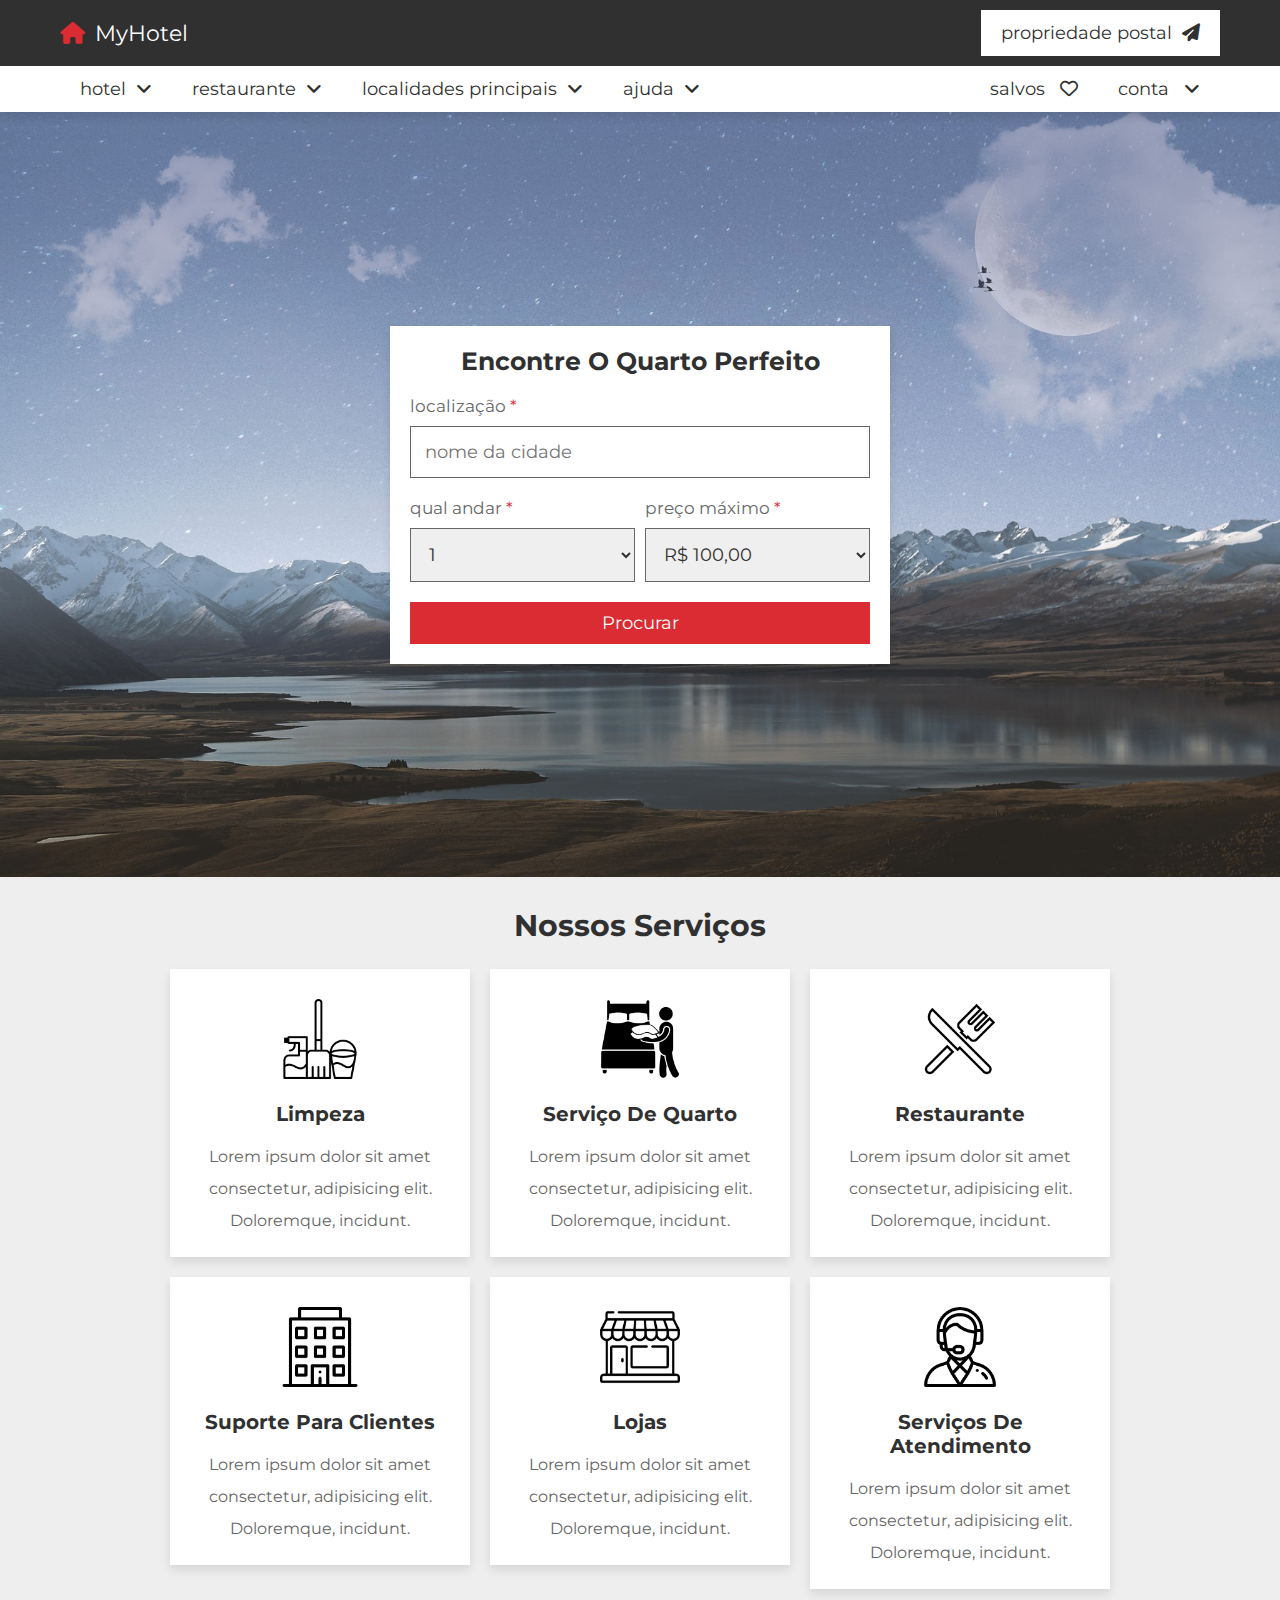
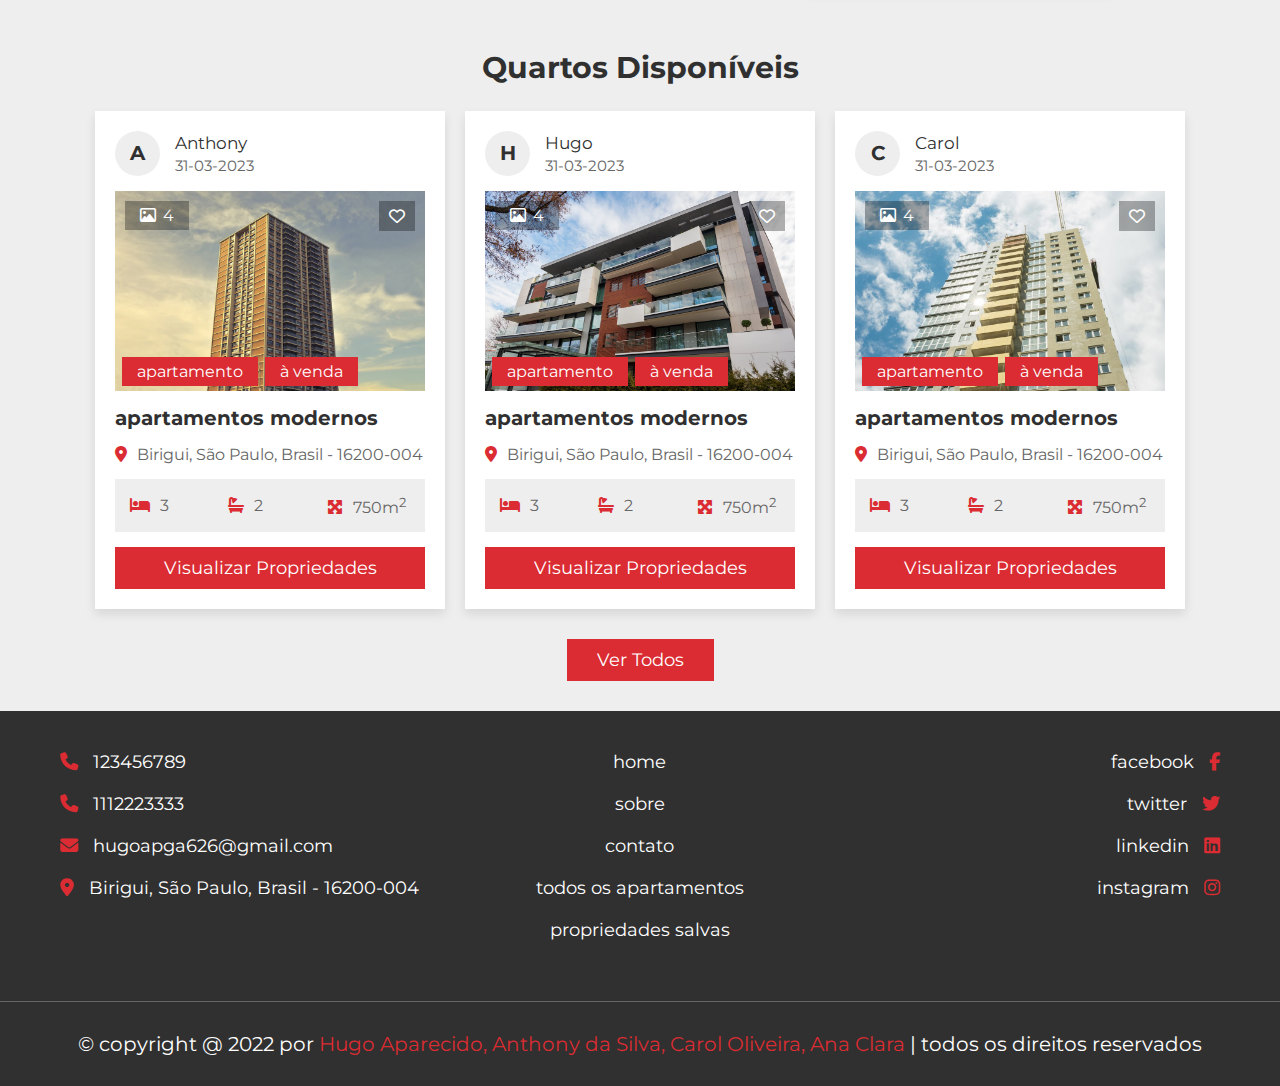
==== index.html @ 215bb2e0 "31/03/2023" ====
<!DOCTYPE html>
<html lang="pt-br">

<head>
   <meta charset="UTF-8">
   <meta http-equiv="X-UA-Compatible" content="IE=edge">
   <meta name="viewport" content="width=device-width, initial-scale=1.0">
   <title>Home</title>
   <!-- link font awesome cdn -->
   <link rel="stylesheet" href="https://cdnjs.cloudflare.com/ajax/libs/font-awesome/6.2.0/css/all.min.css">
   <!-- link do arquivo css -->
   <link rel="stylesheet" href="css/style.css">
</head>

<body>
   <!-- cabeçalho começa -->
   <header class="header">
      <nav class="navbar nav-1">
         <section class="flex">
            <a href="index.html" target="_self" rel="next" class="logo"><i class="fas fa-house"></i>MyHotel</a>
            <ul>
               <li><a href="#" target="_self" rel="next">propriedade postal<i class="fas fa-paper-plane"></i></a></li>
            </ul>
         </section>
      </nav>
      <nav class="navbar nav-2">
         <section class="flex">
            <div id="menu-btn" class="fas fa-bars"></div>
            <div class="menu">
               <ul>
                  <li><a href="#" target="_self" rel="next">hotel<i class="fas fa-angle-down"></i></a>
                     <ul>
                        <li><a href="#" target="_self" rel="next">bem avaliados</a></li>
                        <li><a href="#" target="_self" rel="next">perto de eventos</a></li>
                        <li><a href="#" target="_self" rel="next">com restaurante</a></li>
                     </ul>
                  </li>
                  <li><a href="#" target="_self" rel="next">restaurante<i class="fas fa-angle-down"></i></a>
                     <ul>
                        <li><a href="#" target="_self" rel="next">cardápio</a></li>
                        <li><a href="#" target="_self" rel="next">bar</a></li>
                        <li><a href="#" target="_self" rel="next">eventos</a></li>
                     </ul>
                  </li>
                  <li><a href="#" target="_self" rel="next">localidades principais<i class="fas fa-angle-down"></i></a>
                     <ul>
                        <li><a href="#" target="_self" rel="next">praia</a></li>
                        <li><a href="#" target="_self" rel="next">colinas</a></li>
                        <li><a href="#" target="_self" rel="next">perto de parques</a></li>
                     </ul>
                  </li>
                  <li><a href="#" target="_self" rel="next">ajuda<i class="fas fa-angle-down"></i></a>
                     <ul>
                        <li><a href="pages/sobre.html" target="_self" rel="next">sobre nós</a></i></li>
                        <li><a href="pages/contato.html" target="_self" rel="next">contate-nos</a></i></li>
                        <li><a href="pages/contato.html#faq" target="_self" rel="next">perguntas frequentes</a></i></li>
                     </ul>
                  </li>
               </ul>
            </div>
            <ul>
               <li><a href="#" target="_self" rel="next">salvos <i class="far fa-heart"></i></a></li>
               <li><a href="#" target="_self" rel="next">conta <i class="fas fa-angle-down"></i></a>
                  <ul>
                     <li><a href="pages/login.html" target="_self" rel="next">entrar</a></li>
                     <li><a href="pages/registro.html" target="_self" rel="next">registrar</a></li>
                  </ul>
               </li>
            </ul>
         </section>
      </nav>
   </header>
   <!-- cabeçalho termina -->
   <!-- seção home começa -->
   <div class="home">
      <section class="center">
         <form action="pages/pesquisa.html" method="post">
            <h3>encontre o quarto perfeito</h3>
            <div class="box">
               <p>localização <span>*</span></p>
               <input type="text" name="location" required maxlength="50" placeholder="nome da cidade" class="input">
            </div>
            <div class="flex">
               <div class="box">
                  <p>qual andar <span>*</span></p>
                  <select name="andar" class="input" required>
                     <option value="1">1</option>
                     <option value="2">2</option>
                     <option value="3">3</option>
                     <option value="4">4</option>
                     <option value="5">5</option>
                     <option value="6">6</option>
                     <option value="7">7</option>
                     <option value="8">8</option>
                     <option value="9">9</option>
                  </select>
               </div>
               <div class="box">
                  <p>preço máximo <span>*</span></p>
                  <select name="minimum" class="input" required>
                     <option value="100">R$ 100,00</option>
                     <option value="200">R$ 200,00</option>
                     <option value="300">R$ 300,00</option>
                     <option value="400">R$ 400,00</option>
                     <option value="500">R$ 500,00</option>
                     <option value="600">R$ 600,00</option>
                     <option value="700">R$ 700,00</option>
                     <option value="800">R$ 800,00</option>
                     <option value="900">R$ 900,00</option>
                     <option value="1000">R$ 1000,00</option>
                     <option value="1100">R$ 1100,00</option>
                     <option value="1200">R$ 1200,00</option>
                     <option value="1300">R$ 1300,00</option>
                     <option value="1400">R$ 1400,00</option>
                     <option value="1500">R$ 1500,00</option>
                     <option value="1600">R$ 1600,00</option>
                     <option value="1700">R$ 1700,00</option>
                     <option value="1800">R$ 1800,00</option>
                     <option value="1900">R$ 1900,00</option>
                     <option value="2000">R$ 2000,00</option>
                     <option value="2100">R$ 2100,00</option>
                     <option value="2200">R$ 2200,00</option>
                     <option value="2300">R$ 2300,00</option>
                  </select>
               </div>
            </div>
            <input type="submit" value="procurar" name="search" class="btn">
         </form>
      </section>
   </div>
   <!-- seção home termina -->
   <!-- seção de serviços começa -->
   <section class="services">
      <h1 class="heading">nossos serviços</h1>
      <div class="box-container">
         <div class="box">
            <img src="img/icon-1.png" alt="">
            <h3>limpeza</h3>
            <p>Lorem ipsum dolor sit amet consectetur, adipisicing elit. Doloremque, incidunt.</p>
         </div>
         <div class="box">
            <img src="img/icon-2.png" alt="">
            <h3>serviço de quarto</h3>
            <p>Lorem ipsum dolor sit amet consectetur, adipisicing elit. Doloremque, incidunt.</p>
         </div>
         <div class="box">
            <img src="img/icon-3.png" alt="">
            <h3>restaurante</h3>
            <p>Lorem ipsum dolor sit amet consectetur, adipisicing elit. Doloremque, incidunt.</p>
         </div>
         <div class="box">
            <img src="img/icon-4.png" alt="">
            <h3>suporte para clientes</h3>
            <p>Lorem ipsum dolor sit amet consectetur, adipisicing elit. Doloremque, incidunt.</p>
         </div>
         <div class="box">
            <img src="img/icon-5.png" alt="">
            <h3>lojas</h3>
            <p>Lorem ipsum dolor sit amet consectetur, adipisicing elit. Doloremque, incidunt.</p>
         </div>
         <div class="box">
            <img src="img/icon-6.png" alt="">
            <h3>serviços de atendimento</h3>
            <p>Lorem ipsum dolor sit amet consectetur, adipisicing elit. Doloremque, incidunt.</p>
         </div>
      </div>
   </section>
   <!-- seção serviços termina -->
   <!-- seção apartamentos começa -->
   <section class="listings">
      <h1 class="heading">quartos disponíveis</h1>
      <div class="box-container">
         <div class="box">
            <div class="admin">
               <h3>A</h3>
               <div>
                  <p>Anthony</p>
                  <span>31-03-2023</span>
               </div>
            </div>
            <div class="thumb">
               <p class="total-images"><i class="far fa-image"></i><span>4</span></p>
               <p class="type"><span>apartamento</span><span>à venda</span></p>
               <form action="" method="post" class="save">
                  <button type="submit" name="save" class="far fa-heart"></button>
               </form>
               <img src="img/house-img-4.webp" alt="">
            </div>
            <h3 class="name">apartamentos modernos</h3>
            <p class="location"><i class="fas fa-map-marker-alt"></i><span>Birigui, São Paulo, Brasil - 16200-004</span>
            </p>
            <div class="flex">
               <p><i class="fas fa-bed"></i><span>3</span></p>
               <p><i class="fas fa-bath"></i><span>2</span></p>
               <p><i class="fas fa-maximize"></i><span>750m<sup>2</sup></span></p>
            </div>
            <a href="pages/visualizacao_propriedade.html" target="_self" rel="next" class="btn">visualizar
               propriedades</a>
         </div>
         <div class="box">
            <div class="admin">
               <h3>H</h3>
               <div>
                  <p>Hugo</p>
                  <span>31-03-2023</span>
               </div>
            </div>
            <div class="thumb">
               <p class="total-images"><i class="far fa-image"></i><span>4</span></p>
               <p class="type"><span>apartamento</span><span>à venda</span></p>
               <form action="" method="post" class="save">
                  <button type="submit" name="save" class="far fa-heart"></button>
               </form>
               <img src="img/house-img-2.webp" alt="">
            </div>
            <h3 class="name">apartamentos modernos</h3>
            <p class="location"><i class="fas fa-map-marker-alt"></i><span>Birigui, São Paulo, Brasil - 16200-004</span>
            </p>
            <div class="flex">
               <p><i class="fas fa-bed"></i><span>3</span></p>
               <p><i class="fas fa-bath"></i><span>2</span></p>
               <p><i class="fas fa-maximize"></i><span>750m<sup>2</sup></span></p>
            </div>
            <a href="pages/visualizacao_propriedade.html" target="_self" rel="next" class="btn">visualizar
               propriedades</a>
         </div>
         <div class="box">
            <div class="admin">
               <h3>C</h3>
               <div>
                  <p>Carol</p>
                  <span>31-03-2023</span>
               </div>
            </div>
            <div class="thumb">
               <p class="total-images"><i class="far fa-image"></i><span>4</span></p>
               <p class="type"><span>apartamento</span><span>à venda</span></p>
               <form action="" method="post" class="save">
                  <button type="submit" name="save" class="far fa-heart"></button>
               </form>
               <img src="img/house-img-3.jpg" alt="">
            </div>
            <h3 class="name">apartamentos modernos</h3>
            <p class="location"><i class="fas fa-map-marker-alt"></i><span>Birigui, São Paulo, Brasil - 16200-004</span>
            </p>
            <div class="flex">
               <p><i class="fas fa-bed"></i><span>3</span></p>
               <p><i class="fas fa-bath"></i><span>2</span></p>
               <p><i class="fas fa-maximize"></i><span>750m<sup>2</sup></span></p>
            </div>
            <a href="pages/visualizacao_propriedade.html" target="_self" rel="next" class="btn">visualizar
               propriedades</a>
         </div>
      </div>
      <div style="margin-top: 2rem; text-align:center;">
         <a href="pages/apartamentos.html" target="_self" rel="next" class="inline-btn">ver todos</a>
      </div>
   </section>
   <!-- seção aprtamentos termina -->
   <!-- rodapé inicia -->
   <footer class="footer">
      <section class="flex">
         <div class="box">
            <a href="tel:1234567890" target="_self" rel="next"><i class="fas fa-phone"></i><span>123456789</span></a>
            <a href="tel:1112223333" target="_self" rel="next"><i class="fas fa-phone"></i><span>1112223333</span></a>
            <a href="mailto:hugoapga626@gmail.com" target="_self" rel="next"><i
                  class="fas fa-envelope"></i><span>hugoapga626@gmail.com</span></a>
            <a href="#" target="_self" rel="next"><i class="fas fa-map-marker-alt"></i><span>Birigui, São Paulo, Brasil
                  - 16200-004</span></a>
         </div>
         <div class="box">
            <a href="index.html" target="_self" rel="next"><span>home</span></a>
            <a href="pages/sobre.html" target="_self" rel="next"><span>sobre</span></a>
            <a href="pages/contato.html" target="_self" rel="next"><span>contato</span></a>
            <a href="pages/apartamentos.html" target="_self" rel="next"><span>todos os apartamentos</span></a>
            <a href="#" target="_self" rel="next"><span>propriedades salvas</span></a>
         </div>
         <div class="box">
            <a href="#" target="_self" rel="next"><span>facebook</span><i class="fab fa-facebook-f"></i></a>
            <a href="#" target="_self" rel="next"><span>twitter</span><i class="fab fa-twitter"></i></a>
            <a href="#" target="_self" rel="next"><span>linkedin</span><i class="fab fa-linkedin"></i></a>
            <a href="#" target="_self" rel="next"><span>instagram</span><i class="fab fa-instagram"></i></a>
         </div>
      </section>
      <div class="credit">&copy; copyright @ 2022 por <span>Hugo Aparecido, Anthony da Silva, Carol Oliveira, Ana Clara</span> |
         todos os direitos reservados</div>
   </footer>
   <!-- seção de rodapé termina -->
   <!-- custom js file link  -->
   <script src="js/script.js"></script>
</body>

</html>
---- css/style.css ----
@import url("https://fonts.googleapis.com/css2?family=Montserrat:wght@100;200;300;400&display=swap");

:root {
  --main-color: #da2c32;
  --light-color: #666;
  --light-bg: #eee;
  --white: #fff;
  --black: #303030;
  --border: 0.1rem solid var(--light-color);
  --box-shodow: 0 0.5rem 1rem rgba(0, 0, 0, 0.1);
}

* {
  font-family: "Montserrat", sans-serif;
  margin: 0;
  padding: 0;
  box-sizing: border-box;
  outline: none;
  border: none;
  text-decoration: none;
}

*::selection {
  background-color: var(--main-color);
  color: var(--white);
}

*::-webkit-scrollbar {
  height: 0.5rem;
  width: 1rem;
}

*::-webkit-scrollbar-track {
  background-color: transparent;
}

*::-webkit-scrollbar-thumb {
  background-color: var(--main-color);
  border-radius: 5rem;
}

html {
  font-size: 62.5%;
  overflow-x: hidden;
  scroll-behavior: smooth;
  scroll-padding-top: 10rem;
}

body {
  background-color: var(--light-bg);
}

section {
  padding: 3rem 2rem;
  max-width: 1200px;
  margin: 0 auto;
}

.heading {
  text-align: center;
  padding-bottom: 2.5rem;
  font-size: 3rem;
  color: var(--black);
  text-transform: capitalize;
}

.btn,
.inline-btn {
  margin-top: 1rem;
  padding: 1rem 3rem;
  background-color: var(--main-color);
  color: var(--white);
  cursor: pointer;
  text-align: center;
  font-size: 1.8rem;
  text-transform: capitalize;
}

.btn:hover,
.inline-btn:hover {
  background-color: var(--black);
}

.btn {
  display: block;
  width: 100%;
}

.inline-btn {
  display: inline-block;
}

.header {
  position: sticky;
  top: 0;
  left: 0;
  right: 0;
  z-index: 1000;
  box-shadow: var(--box-shodow);
}

.header .navbar.nav-1 .flex {
  padding-top: 1rem;
  padding-bottom: 1rem;
}

.header .navbar.nav-2 .flex {
  padding-top: 0;
  padding-bottom: 0;
}

.header .navbar.nav-1 {
  background-color: var(--black);
}

.header .navbar.nav-2 {
  background-color: var(--white);
}

.header .navbar .flex {
  display: flex;
  align-items: center;
  justify-content: space-between;
}

.header .navbar .flex .logo {
  font-size: 2.2rem;
  color: var(--white);
}

.header .navbar .flex .logo i {
  color: var(--main-color);
  margin-right: 1rem;
}

.header .navbar .flex ul {
  list-style: none;
}

.header .navbar .flex ul li {
  float: left;
  position: relative;
}

.header .navbar .flex ul li a {
  display: inline-block;
  padding: 1.2rem 2rem;
  font-size: 1.8rem;
  color: var(--black);
  background-color: var(--white);
}

.header .navbar .flex ul li a:hover {
  background-color: var(--main-color);
  color: var(--white);
}

.header .navbar .flex ul li a i {
  margin-left: 1rem;
}

.header .navbar .flex ul li ul {
  position: absolute;
  width: 17rem;
  left: 0;
}

.header .navbar .flex ul li ul li {
  width: 100%;
}

.header .navbar .flex ul li ul li a {
  display: none;
}

.header .navbar .flex ul li:hover ul li a {
  display: block;
}

#menu-btn {
  font-size: 2.5rem;
  color: var(--black);
  display: none;
}

.home {
  background: url("../img/home-bg.jpg") no-repeat;
  background-size: cover;
  background-position: center;
}

.home .center {
  min-height: 85vh;
  display: flex;
  align-items: center;
  justify-content: center;
}

.home .center form {
  background-color: var(--white);
  padding: 2rem;
  box-shadow: var(--box-shodow);
  width: 50rem;
}

.home .center form h3 {
  padding-bottom: 1rem;
  text-align: center;
  color: var(--black);
  text-transform: capitalize;
  font-size: 2.5rem;
}

.home .center form .flex {
  display: flex;
  gap: 1rem;
  flex-wrap: wrap;
}

.home .center form .box {
  flex: 1 1 20rem;
}

.home .center form .box .input {
  width: 100%;
  border: var(--border);
  padding: 1.4rem;
  color: var(--black);
  font-size: 1.8rem;
  margin: 1rem 0;
}

.home .center form .box p {
  color: var(--light-color);
  font-size: 1.7rem;
  padding-top: 1rem;
}

.home .center form .box p span {
  color: var(--main-color);
}

.services .box-container {
  display: grid;
  grid-template-columns: repeat(auto-fit, 30rem);
  gap: 2rem;
  justify-content: center;
  align-items: flex-start;
}

.services .box-container .box {
  background-color: var(--white);
  box-shadow: var(--box-shodow);
  padding: 2rem;
  text-align: center;
}

.services .box-container .box img {
  margin: 1rem 0;
  height: 8rem;
}

.services .box-container .box h3 {
  font-size: 2rem;
  padding: 1rem 0;
  color: var(--black);
  text-transform: capitalize;
}

.services .box-container .box p {
  line-height: 2;
  font-size: 1.6rem;
  color: var(--light-color);
  padding-top: 0.5rem;
}

.listings .box-container {
  display: grid;
  grid-template-columns: repeat(auto-fit, 35rem);
  gap: 2rem;
  justify-content: center;
  align-items: flex-start;
}

.listings .box-container .box {
  background-color: var(--white);
  box-shadow: var(--box-shodow);
  padding: 2rem;
  overflow-x: hidden;
}

.listings .box-container .box .admin {
  display: flex;
  align-items: center;
  gap: 1.5rem;
}

.listings .box-container .box .admin h3 {
  height: 4.5rem;
  line-height: 4.4rem;
  width: 4.5rem;
  border-radius: 50%;
  font-size: 2rem;
  color: var(--black);
  background-color: var(--light-bg);
  text-align: center;
}

.listings .box-container .box .admin p {
  font-size: 1.7rem;
  color: var(--black);
  padding-bottom: 0.3rem;
}

.listings .box-container .box .admin span {
  font-size: 1.5rem;
  color: var(--light-color);
}

.listings .box-container .box .thumb {
  position: relative;
  height: 20rem;
  overflow: hidden;
  margin: 1.5rem 0;
}

.listings .box-container .box .thumb img {
  height: 100%;
  width: 100%;
  transition: 0.2s linear;
}

.listings .box-container .box:hover .thumb img {
  transform: scale(1.1);
}

.listings .box-container .box .thumb .total-images {
  position: absolute;
  top: 1rem;
  left: 1rem;
  background-color: rgba(0, 0, 0, 0.3);
  color: var(--white);
  padding: 0.5rem 1.5rem;
  font-size: 1.6rem;
  z-index: 1;
}

.listings .box-container .box .thumb .total-images i {
  margin-right: 0.7rem;
}

.listings .box-container .box .thumb .type {
  position: absolute;
  bottom: 1rem;
  left: 0.7rem;
  z-index: 1;
}

.listings .box-container .box .thumb .type span {
  margin-right: 0.7rem;
  padding: 0.5rem 1.5rem;
  color: var(--white);
  background-color: var(--main-color);
  font-size: 1.6rem;
}

.listings .box-container .box .thumb .save {
  position: absolute;
  top: 1rem;
  right: 1rem;
  z-index: 1;
}

.listings .box-container .box .thumb .save button {
  background-color: rgba(0, 0, 0, 0.3);
  color: var(--white);
  padding: 0.7rem 1rem;
  font-size: 1.6rem;
  cursor: pointer;
}

.listings .box-container .box .thumb .save button:hover {
  background-color: var(--main-color);
}

.listings .box-container .box .name {
  font-size: 2rem;
  text-overflow: ellipsis;
  overflow-x: hidden;
  color: var(--black);
  margin-bottom: 0.5rem;
}

.listings .box-container .box .location {
  padding-top: 1rem;
  font-size: 1.6rem;
  color: var(--light-color);
}

.listings .box-container .box .location i {
  margin-right: 1rem;
  color: var(--main-color);
}

.listings .box-container .box .flex {
  display: flex;
  background-color: var(--light-bg);
  padding: 1.5rem;
  justify-content: space-between;
  align-items: center;
  margin: 1.5rem 0;
  flex-wrap: wrap;
  gap: 1.5rem;
}

.listings .box-container .box .flex p {
  font-size: 1.6rem;
  flex: 1 1 4rem;
}

.listings .box-container .box .flex p span {
  color: var(--light-color);
}

.listings .box-container .box .flex p i {
  margin-right: 1rem;
  color: var(--main-color);
}

.view-property .details {
  background-color: var(--white);
  box-shadow: var(--box-shodow);
  padding: 2rem;
  overflow-x: hidden;
}

.view-property .details .thumb {
  background-color: var(--black);
  padding: 1.5rem;
  margin-bottom: 1.5rem;
}

.view-property .details .thumb .big-image img {
  height: 40rem;
  width: 100%;
  object-fit: contain;
}

.view-property .details .thumb .small-images {
  display: flex;
  justify-content: center;
  gap: 1.5rem;
  padding-top: 1rem;
  flex-wrap: wrap;
}

.view-property .details .thumb .small-images img {
  height: 7rem;
  width: 10rem;
  object-fit: cover;
  cursor: pointer;
  transition: 0.2s linear;
}

.view-property .details .thumb .small-images img:hover {
  transform: scale(1.1);
}

.view-property .details .name {
  font-size: 2rem;
  text-overflow: ellipsis;
  overflow-x: hidden;
  margin-bottom: 0.5rem;
}

.view-property .details .location {
  padding-top: 1rem;
  font-size: 1.6rem;
  color: var(--light-color);
}

.view-property .details .location i {
  margin-right: 1rem;
  color: var(--main-color);
}

.view-property .details .info {
  display: flex;
  background-color: var(--light-bg);
  padding: 1.5rem;
  margin: 1.5rem 0;
  justify-content: space-between;
  align-items: center;
  flex-wrap: wrap;
  gap: 2rem;
}

.view-property .details .info p {
  font-size: 1.7rem;
}

.view-property .details .info p span,
.view-property .details .info p a {
  color: var(--light-color);
}

.view-property .details .info p a:hover {
  text-decoration: underline;
}

.view-property .details .info p i {
  margin-right: 1.5rem;
  color: var(--main-color);
}

.view-property .details .title {
  font-size: 2rem;
  color: var(--black);
  padding-bottom: 1.5rem;
  border-bottom: var(--border);
}

.view-property .details .flex {
  margin: 1.5rem 0;
  display: flex;
  justify-content: space-between;
  flex-wrap: wrap;
}

.view-property .details .flex .box {
  flex: 1 1 40rem;
}

.view-property .details .flex .box p {
  padding: 0.5rem 0;
  font-size: 1.6rem;
  color: var(--light-color);
}

.view-property .details .flex .box i {
  color: var(--main-color);
  margin-right: 1.5rem;
}

.view-property .details .description {
  padding: 0.5rem 0;
  margin-top: 0.5rem;
  font-size: 1.6rem;
  color: var(--light-color);
  line-height: 1.5;
}

.about .row {
  display: flex;
  flex-wrap: wrap;
  gap: 1.5rem;
  align-items: center;
}

.about .row .image {
  flex: 1 1 40rem;
}

.about .row .image img {
  width: 100%;
}

.about .row .content {
  flex: 1 1 40rem;
  text-align: center;
}

.about .row .content h3 {
  font-size: 2.5rem;
  color: var(--black);
  margin-bottom: 0.5rem;
  text-transform: capitalize;
}

.about .row .content p {
  line-height: 2;
  padding: 1rem 0;
  font-size: 1.7rem;
  color: var(--light-color);
}

.steps .box-container {
  display: grid;
  grid-template-columns: repeat(auto-fit, 30rem);
  gap: 2rem;
  justify-content: center;
  align-items: flex-start;
}

.steps .box-container .box {
  background-color: var(--white);
  padding: 2rem;
  text-align: center;
  box-shadow: var(--box-shodow);
}

.steps .box-container .box img {
  height: 7rem;
  margin: 0.5rem 0;
}

.steps .box-container .box h3 {
  padding: 1rem 0;
  font-size: 2rem;
  text-transform: capitalize;
  color: var(--black);
}

.steps .box-container .box p {
  line-height: 2;
  font-size: 1.6rem;
  color: var(--light-color);
}

.reviews .box-container {
  display: grid;
  grid-template-columns: repeat(auto-fit, 35rem);
  gap: 2rem;
  justify-content: center;
  align-items: flex-start;
}

.reviews .box-container .box {
  background-color: var(--white);
  padding: 2rem;
  box-shadow: var(--box-shodow);
}

.reviews .box-container .box .user {
  display: flex;
  align-items: center;
  gap: 1.5rem;
  margin-bottom: 1rem;
}

.reviews .box-container .box .user img {
  height: 6rem;
  width: 6rem;
  border-radius: 50%;
}

.reviews .box-container .box .user h3 {
  font-size: 2rem;
  color: var(--black);
  padding-bottom: 0.3rem;
}

.reviews .box-container .box .user .stars i {
  font-size: 1.5rem;
  color: var(--main-color);
}

.reviews .box-container .box p {
  line-height: 2;
  padding-top: 0.5rem;
  font-size: 1.6rem;
  color: var(--light-color);
}

.contact .row {
  display: flex;
  flex-wrap: wrap;
  gap: 1.5rem;
  align-items: center;
}

.contact .row .image {
  flex: 1 1 50rem;
}

.contact .row .image img {
  width: 100%;
}

.contact .row form {
  flex: 1 1 30rem;
  background-color: var(--white);
  box-shadow: var(--box-shodow);
  padding: 2rem;
}

.contact .row form h3 {
  padding-bottom: 1rem;
  font-size: 2.5rem;
  color: var(--black);
  text-align: center;
  text-transform: capitalize;
}

.contact .row form .box {
  width: 100%;
  border: var(--border);
  padding: 1.4rem;
  color: var(--black);
  font-size: 1.8rem;
  margin: 1rem 0;
}

.contact .row form textarea {
  height: 15rem;
  resize: none;
}

.faq .box-container {
  display: flex;
  flex-wrap: wrap;
  gap: 2rem;
  align-items: flex-start;
}

.faq .box-container .box {
  flex: 1 1 40rem;
  box-shadow: var(--box-shodow);
}

.faq .box-container .box h3 {
  padding: 1.5rem 2rem;
  font-size: 2rem;
  background-color: var(--black);
  color: var(--white);
  display: flex;
  align-items: center;
  justify-content: space-between;
  gap: 1rem;
  cursor: pointer;
}

.faq .box-container .box p {
  font-size: 1.6rem;
  color: var(--light-color);
  background-color: var(--white);
  padding: 1.5rem 2rem;
  line-height: 1.5;
  display: none;
}

.faq .box-container .box.active p {
  display: block;
}

.faq .box-container .box.active h3 {
  background-color: var(--main-color);
}

.filters form {
  background-color: var(--white);
  box-shadow: var(--box-shodow);
  padding: 2rem;
}

.filters form #close-filter {
  text-align: right;
  padding-bottom: 2rem;
  display: none;
}

.filters form #close-filter i {
  height: 4.5rem;
  width: 4.5rem;
  line-height: 4.4rem;
  background-color: var(--main-color);
  color: var(--white);
  cursor: pointer;
  font-size: 2rem;
  text-align: center;
}

.filters form #close-filter i:hover {
  background-color: var(--black);
}

.filters form h3 {
  font-size: 2.5rem;
  padding-bottom: 2rem;
  color: var(--black);
  text-transform: capitalize;
  text-align: center;
}

.filters form .flex {
  display: flex;
  gap: 1rem;
  flex-wrap: wrap;
}

.filters form .flex .box {
  flex: 1 1 40rem;
}

.filters form .flex .box .input {
  width: 100%;
  margin: 1rem 0;
  font-size: 1.8rem;
  color: var(--black);
  border: var(--border);
  padding: 1.4rem;
}

.filters form .flex .box p {
  font-size: 1.6rem;
  color: var(--light-color);
}

#filter-btn {
  position: fixed;
  bottom: 1rem;
  right: 1rem;
  background-color: var(--border);
  color: var(--white);
  text-align: center;
  height: 4.5rem;
  width: 4.5rem;
  line-height: 4.4rem;
  z-index: 1000;
  font-size: 2rem;
  background-color: var(--main-color);
  display: none;
}

.form-container form {
  max-width: 50rem;
  margin: 0 auto;
  background-color: var(--white);
  box-shadow: var(--box-shodow);
  padding: 2rem;
  text-align: center;
}

.form-container form h3 {
  padding-bottom: 1rem;
  font-size: 2.5rem;
  color: var(--black);
  text-transform: capitalize;
}

.form-container form .box {
  border: var(--border);
  padding: 1.4rem;
  color: var(--black);
  margin: 1rem 0;
  width: 100%;
  font-size: 1.8rem;
}

.form-container form p {
  font-size: 1.7rem;
  padding: 1rem 0;
  color: var(--light-color);
}

.form-container form p a {
  color: var(--main-color);
}

.form-container form p a:hover {
  text-decoration: underline;
}

.footer {
  background-color: var(--black);
}

.footer .flex {
  display: flex;
  flex-wrap: wrap;
  gap: 2rem;
  justify-content: space-between;
}

.footer .flex .box {
  flex: 1 1 30rem;
}

.footer .flex .box a {
  display: block;
  padding: 1rem 0;
  font-size: 1.8rem;
}

.footer .flex .box a span {
  color: var(--white);
}

.footer .flex .box a:hover span {
  text-decoration: underline;
}

.footer .flex .box a i {
  color: var(--main-color);
}

.footer .flex .box:last-child {
  text-align: right;
}

.footer .flex .box:last-child a i {
  margin-left: 1.5rem;
}

.footer .flex .box:first-child a i {
  margin-right: 1.5rem;
}

.footer .flex .box:nth-child(2) {
  text-align: center;
}

.footer .credit {
  padding: 3rem 2rem;
  text-align: center;
  border-top: var(--border);
  font-size: 2rem;
  color: var(--white);
  margin-top: 2rem;
  /* padding-bottom: 10rem; */
}

.footer .credit span {
  color: var(--main-color);
}

/* media queries  */

@media (max-width: 991px) {
  html {
    font-size: 55%;
  }
}

@media (max-width: 768px) {
  #menu-btn {
    display: inline-block;
  }

  .header .navbar .menu {
    position: absolute;
    top: 99%;
    left: 0;
    right: 0;
    background-color: var(--white);
    border-top: var(--border);
    transition: 0.2s linear;
    z-index: 1;
    clip-path: polygon(0 0, 100% 0, 100% 0, 0 0);
  }

  .header .navbar .menu.active {
    clip-path: polygon(0 0, 100% 0, 100% 100%, 0 100%);
  }

  .header .navbar .menu ul li {
    width: 100%;
    position: relative;
  }

  .header .navbar .menu ul li a {
    width: 100%;
  }

  .header .navbar .menu ul li ul {
    position: relative;
    width: 100%;
  }

  .header .navbar .menu ul li ul li a {
    padding-left: 4rem;
    background-color: var(--black);
    color: var(--white);
  }

  .view-property .details .thumb .big-image img {
    height: auto;
  }

  .view-property .details .thumb .small-images img {
    height: 4rem;
    width: 6rem;
  }

  #filter-btn {
    display: inline-block;
  }

  .filters {
    position: fixed;
    top: 0;
    left: 0;
    right: 0;
    bottom: 0;
    overflow-y: scroll;
    background-color: var(--white);
    z-index: 1100;
    padding: 0;
    display: none;
  }

  .filters.active {
    display: block;
  }

  .filters form {
    box-shadow: none;
  }

  .filters form #close-filter {
    display: block;
  }
}

@media (max-width: 450px) {
  html {
    font-size: 50%;
  }

  .header .navbar .flex .logo {
    font-size: 1.8rem;
  }

  .home .center form .flex {
    gap: 0;
  }

  .listings .box-container {
    grid-template-columns: 1fr;
  }

  .reviews .box-container {
    grid-template-columns: 1fr;
  }
}
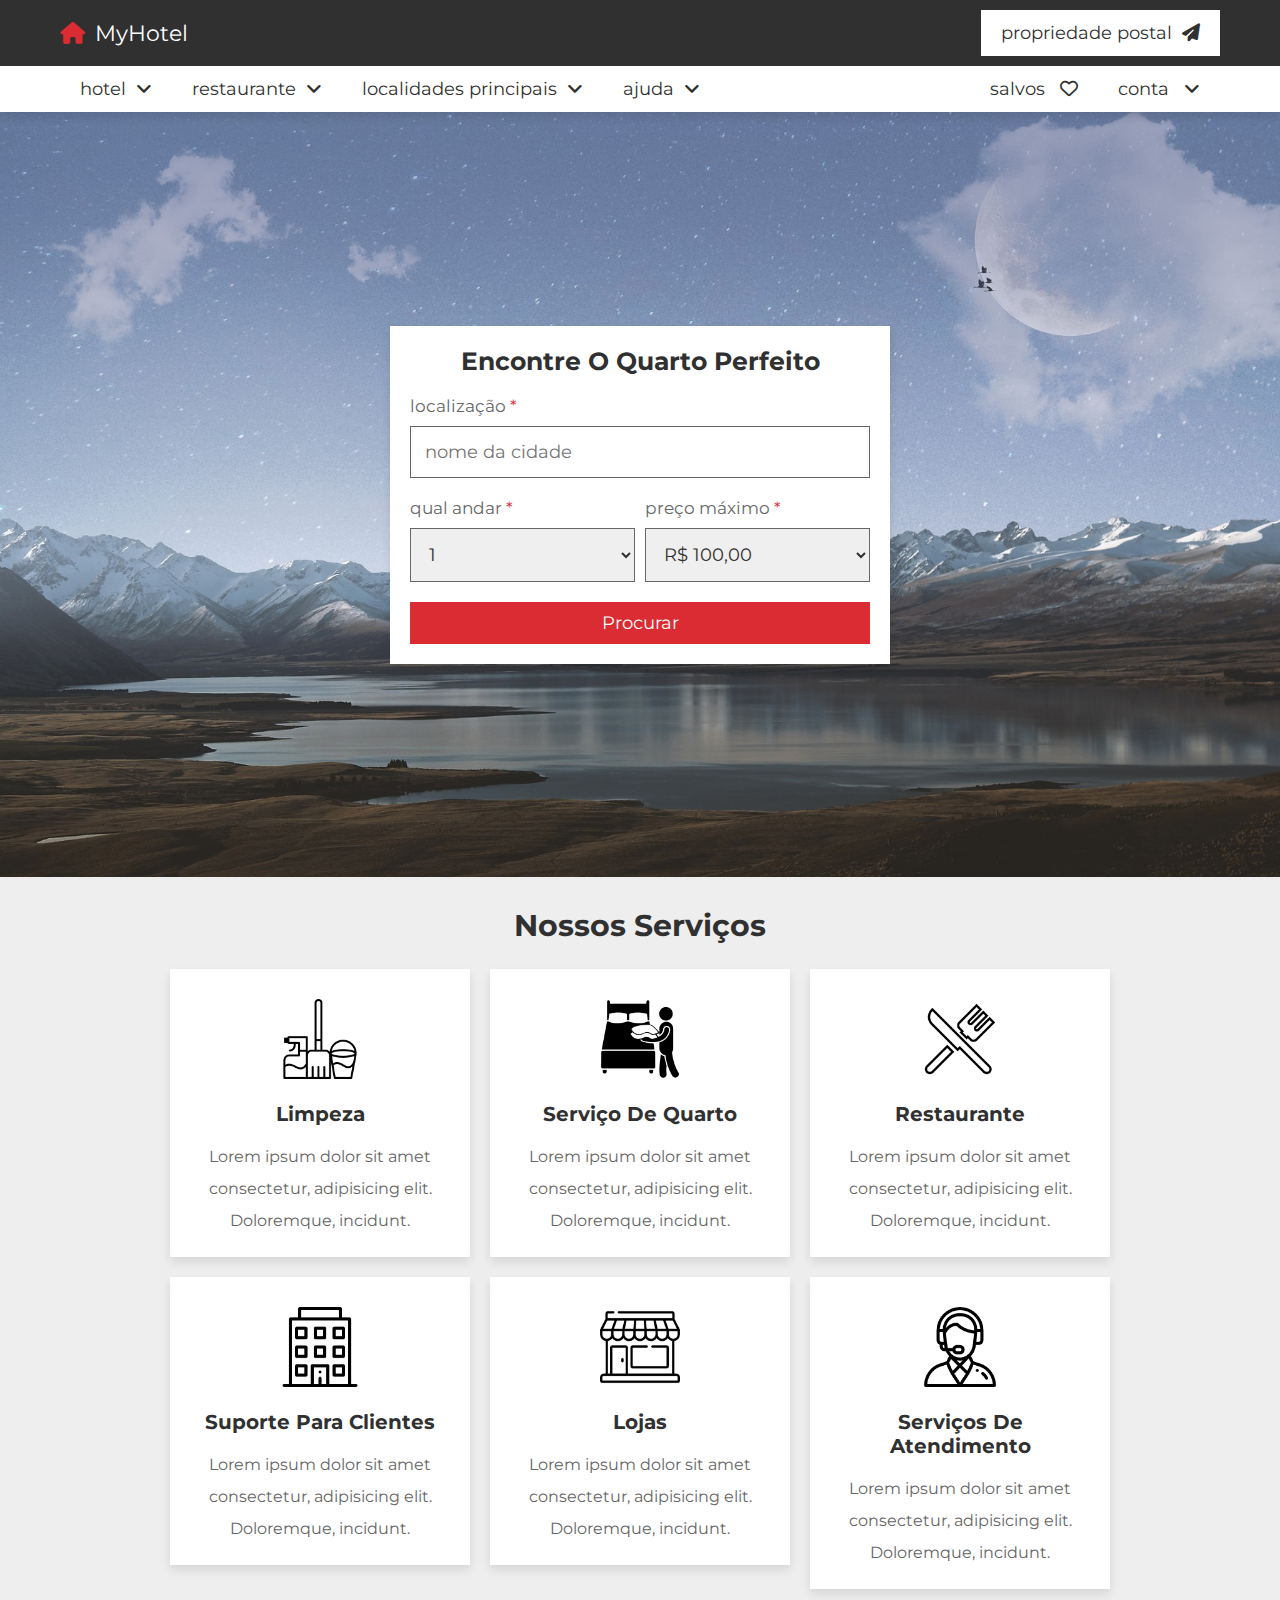
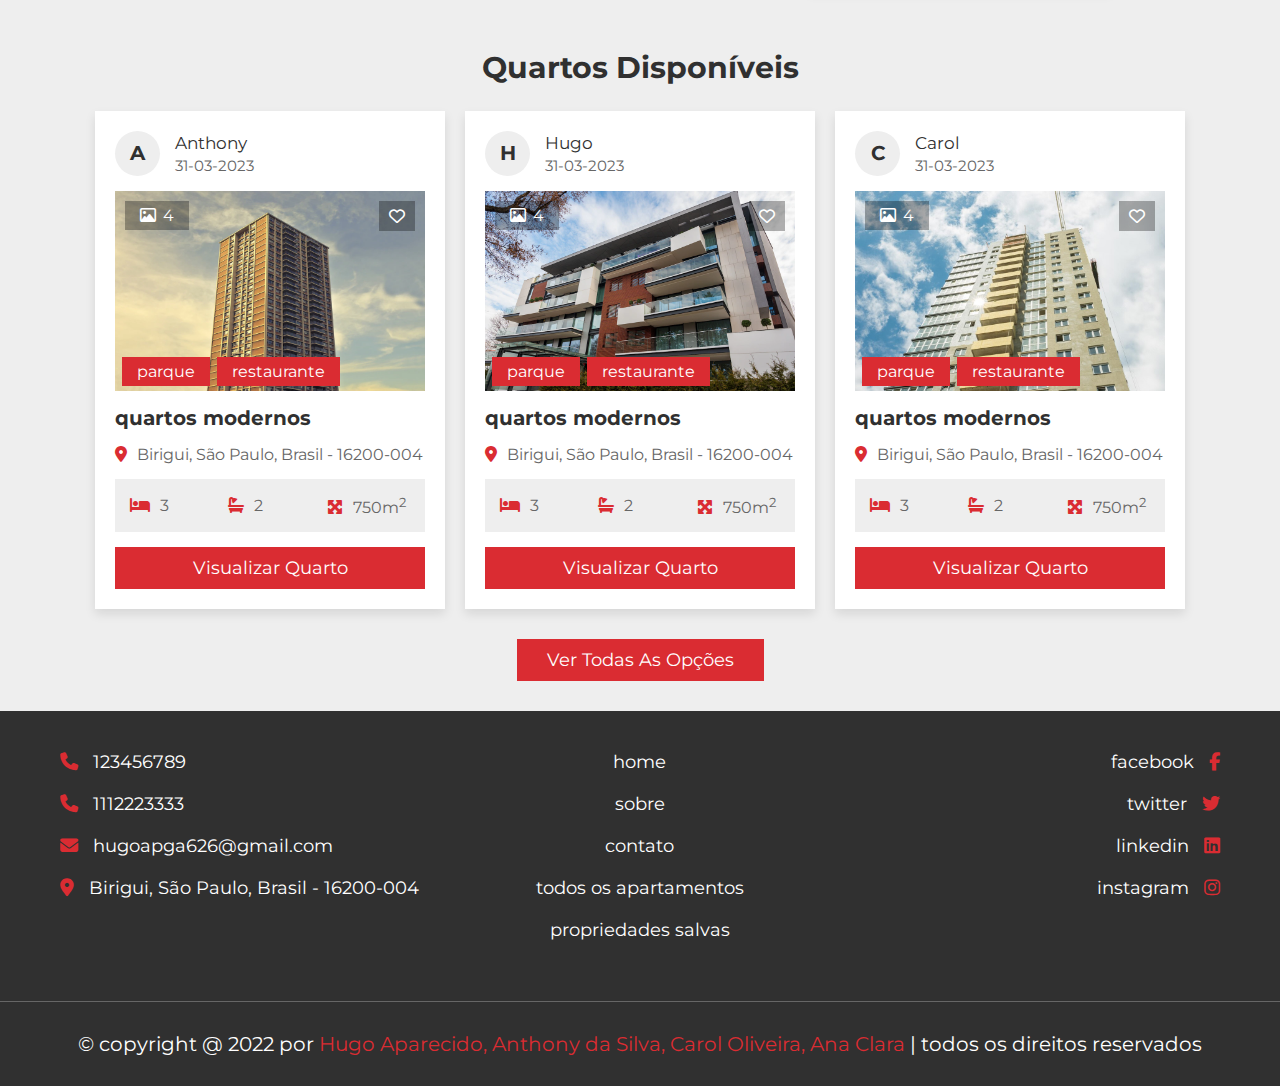
==== commit 38545fbb: "Update index.html" ====
--- a/index.html
+++ b/index.html
@@ -37,7 +37,7 @@
                   </li>
                   <li><a href="#" target="_self" rel="next">restaurante<i class="fas fa-angle-down"></i></a>
                      <ul>
-                        <li><a href="#" target="_self" rel="next">cardápio</a></li>
+                        <li><a href="pages/restaurante.html" target="_self" rel="next">cardápio</a></li>
                         <li><a href="#" target="_self" rel="next">bar</a></li>
                         <li><a href="#" target="_self" rel="next">eventos</a></li>
                      </ul>
@@ -180,13 +180,13 @@
             </div>
             <div class="thumb">
                <p class="total-images"><i class="far fa-image"></i><span>4</span></p>
-               <p class="type"><span>apartamento</span><span>à venda</span></p>
+               <p class="type"><span>parque</span><span>restaurante</span></p>
                <form action="" method="post" class="save">
                   <button type="submit" name="save" class="far fa-heart"></button>
                </form>
                <img src="img/house-img-4.webp" alt="">
             </div>
-            <h3 class="name">apartamentos modernos</h3>
+            <h3 class="name">quartos modernos</h3>
             <p class="location"><i class="fas fa-map-marker-alt"></i><span>Birigui, São Paulo, Brasil - 16200-004</span>
             </p>
             <div class="flex">
@@ -194,8 +194,7 @@
                <p><i class="fas fa-bath"></i><span>2</span></p>
                <p><i class="fas fa-maximize"></i><span>750m<sup>2</sup></span></p>
             </div>
-            <a href="pages/visualizacao_propriedade.html" target="_self" rel="next" class="btn">visualizar
-               propriedades</a>
+            <a href="pages/visualizacao_propriedade.html" target="_self" rel="next" class="btn">visualizar quarto</a>
          </div>
          <div class="box">
             <div class="admin">
@@ -207,13 +206,13 @@
             </div>
             <div class="thumb">
                <p class="total-images"><i class="far fa-image"></i><span>4</span></p>
-               <p class="type"><span>apartamento</span><span>à venda</span></p>
+               <p class="type"><span>parque</span><span>restaurante</span></p>
                <form action="" method="post" class="save">
                   <button type="submit" name="save" class="far fa-heart"></button>
                </form>
                <img src="img/house-img-2.webp" alt="">
             </div>
-            <h3 class="name">apartamentos modernos</h3>
+            <h3 class="name">quartos modernos</h3>
             <p class="location"><i class="fas fa-map-marker-alt"></i><span>Birigui, São Paulo, Brasil - 16200-004</span>
             </p>
             <div class="flex">
@@ -221,8 +220,7 @@
                <p><i class="fas fa-bath"></i><span>2</span></p>
                <p><i class="fas fa-maximize"></i><span>750m<sup>2</sup></span></p>
             </div>
-            <a href="pages/visualizacao_propriedade.html" target="_self" rel="next" class="btn">visualizar
-               propriedades</a>
+            <a href="pages/visualizacao_propriedade.html" target="_self" rel="next" class="btn">visualizar quarto</a>
          </div>
          <div class="box">
             <div class="admin">
@@ -234,13 +232,13 @@
             </div>
             <div class="thumb">
                <p class="total-images"><i class="far fa-image"></i><span>4</span></p>
-               <p class="type"><span>apartamento</span><span>à venda</span></p>
+               <p class="type"><span>parque</span><span>restaurante</span></p>
                <form action="" method="post" class="save">
                   <button type="submit" name="save" class="far fa-heart"></button>
                </form>
                <img src="img/house-img-3.jpg" alt="">
             </div>
-            <h3 class="name">apartamentos modernos</h3>
+            <h3 class="name">quartos modernos</h3>
             <p class="location"><i class="fas fa-map-marker-alt"></i><span>Birigui, São Paulo, Brasil - 16200-004</span>
             </p>
             <div class="flex">
@@ -248,12 +246,11 @@
                <p><i class="fas fa-bath"></i><span>2</span></p>
                <p><i class="fas fa-maximize"></i><span>750m<sup>2</sup></span></p>
             </div>
-            <a href="pages/visualizacao_propriedade.html" target="_self" rel="next" class="btn">visualizar
-               propriedades</a>
+            <a href="pages/visualizacao_propriedade.html" target="_self" rel="next" class="btn">visualizar quarto</a>
          </div>
       </div>
       <div style="margin-top: 2rem; text-align:center;">
-         <a href="pages/apartamentos.html" target="_self" rel="next" class="inline-btn">ver todos</a>
+         <a href="pages/apartamentos.html" target="_self" rel="next" class="inline-btn">ver todas as opções</a>
       </div>
    </section>
    <!-- seção aprtamentos termina -->
